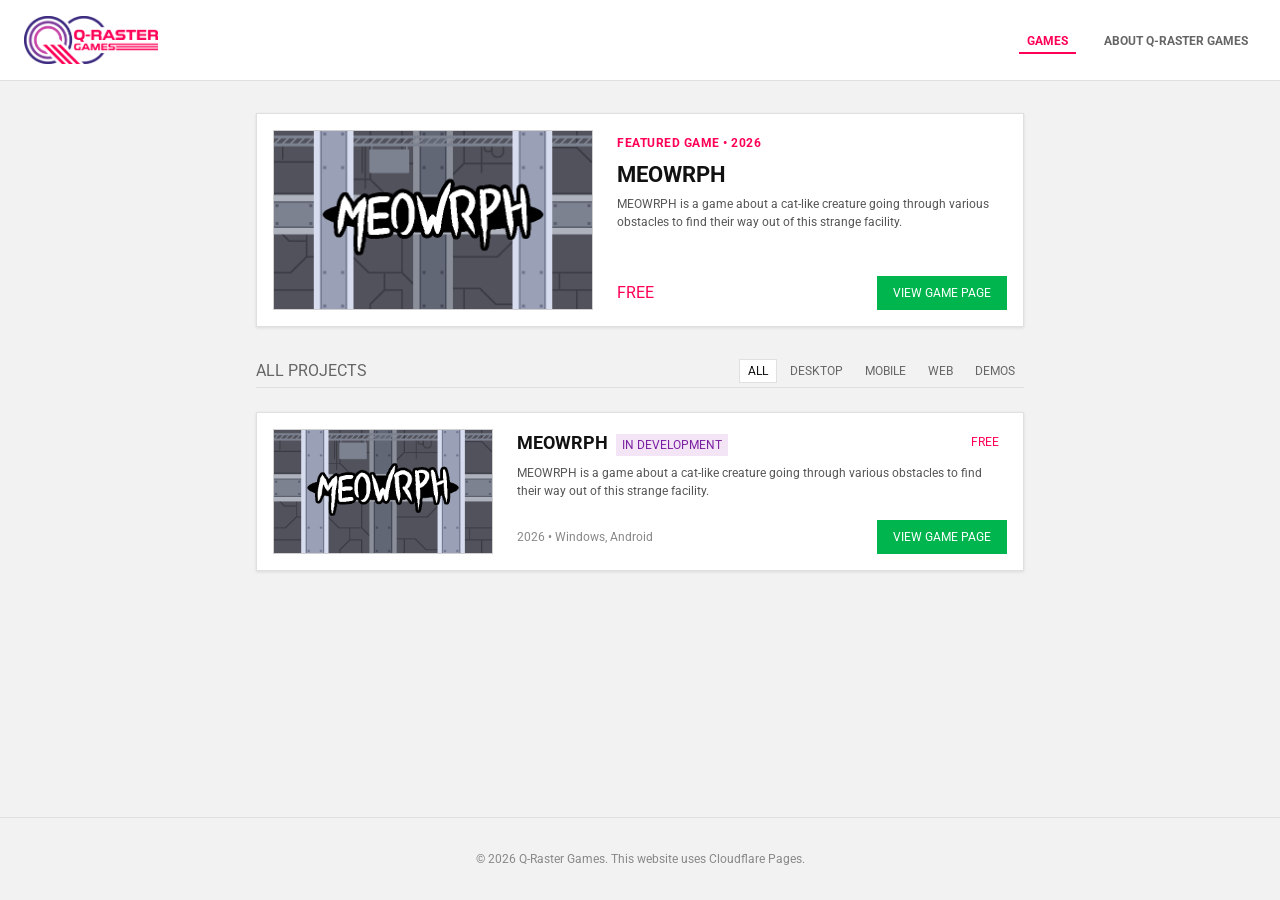
==== index.html @ c2758470 "Add files via upload" ====
<!DOCTYPE html>
<html lang="en">
<head>
    <meta charset="UTF-8">
    <meta name="viewport" content="width=device-width, initial-scale=1.0">
    <link rel="icon" type="image/png" href="assets/icon.png">
    <title>Q-Raster Games | Games</title>
    <link rel="preconnect" href="https://fonts.googleapis.com">
    <link rel="preconnect" href="https://fonts.gstatic.com" crossorigin>
    <link href="https://fonts.googleapis.com/css2?family=Roboto:wght@400;700&display=swap" rel="stylesheet">
    <link rel="stylesheet" href="style.css">
</head>
<body>

    <header>
        <div class="brand">
            <a href="index.html">
                <img src="assets/logo.png" class="brand-logo" alt="Q-Raster Games">
            </a>
        </div>
        <nav>
            <a href="index.html" class="active">GAMES</a>
            <a href="about.html">ABOUT Q-RASTER GAMES</a>
        </nav>
    </header>

    <div class="container">
        <div id="featured-container"></div>

        <div class="filter-header">
            <div class="page-title-clean">All Projects</div>
            <div class="filter-tabs" id="filter-tabs">
                <a href="#" class="tab active" data-category="ALL">ALL</a>
                <a href="#" class="tab" data-category="DESKTOP">DESKTOP</a>
                <a href="#" class="tab" data-category="MOBILE">MOBILE</a>
                <a href="#" class="tab" data-category="WEB">WEB</a>
                <a href="#" class="tab" data-category="DEMOS">DEMOS</a>
            </div>
        </div>

        <div class="game-list" id="games-container"></div>
    </div>

    <footer>
        &copy; 2026 Q-Raster Games. This website uses Cloudflare Pages.
    </footer>

    <script src="games.js"></script>

    <script>
        const featuredContainer = document.getElementById('featured-container');
        const gamesContainer = document.getElementById('games-container');
        const filterTabs = document.getElementById('filter-tabs');

        const featuredGame = gameData.find(g => g.isFeatured) || gameData[0];
        
        function renderThumb(src, defaultText) {
            return src 
                ? `<img src="${src}" alt="Cover" style="width:100%; height:100%; object-fit:cover;">`
                : defaultText;
        }

        featuredContainer.innerHTML = `
            <div class="featured-hero">
                <div class="featured-thumb">
                    ${renderThumb(featuredGame.heroBanner || featuredGame.thumb, '[ FEATURED SHOWCASE COVER 400x220 ]')}
                </div>
                <div class="featured-details">
                    <div>
                        <span class="spotlight-label">FEATURED GAME &bull; ${featuredGame.year}</span>
                        <h2 class="featured-title">${featuredGame.title}</h2>
                        <p class="featured-desc">${featuredGame.descHero || featuredGame.descList}</p>
                    </div>
                    <div class="featured-action">
                        <span class="featured-price ${featuredGame.priceClass}">${featuredGame.price}</span>
                        <a href="gamepage.html?id=${featuredGame.id}" class="btn-play">${featuredGame.btnTextHero || featuredGame.btnTextList}</a>
                    </div>
                </div>
            </div>
        `;

        function renderGames(categoryFilter = 'ALL') {
            const filteredGames = categoryFilter === 'ALL' 
                ? gameData 
                : gameData.filter(game => game.categories && game.categories.includes(categoryFilter));

            if (filteredGames.length === 0) {
                gamesContainer.innerHTML = `
                    <div style="padding: 32px; text-align: center; color: var(--text-subtle); background-color: var(--bg-card); border: 1px solid var(--border-color);">
                        Nothing Found.
                    </div>
                `;
                return;
            }

            gamesContainer.innerHTML = filteredGames.map(game => `
                <div class="game-row">
                    <div class="game-thumb">
                        ${renderThumb(game.thumb, '[ 220 x 125 COVER ]')}
                    </div>
                    <div class="game-details">
                        <div>
                            <div class="game-header">
                                <div>
                                    <span class="game-title">${game.title}</span>
                                    <span class="status-tag ${game.tagClass}">${game.tagText}</span>
                                </div>
                                <span class="price-badge ${game.priceClass}">${game.price}</span>
                            </div>
                            <div class="game-description">${game.descList}</div>
                        </div>
                        <div class="game-footer">
                            <span class="platform-list">${game.year} &bull; ${game.platforms}</span>
                            <a href="gamepage.html?id=${game.id}" class="btn-play">${game.btnTextList}</a>
                        </div>
                    </div>
                </div>
            `).join('');
        }

        filterTabs.addEventListener('click', (e) => {
            if (e.target.classList.contains('tab')) {
                e.preventDefault();
                
                document.querySelectorAll('.filter-tabs .tab').forEach(tab => tab.classList.remove('active'));
                e.target.classList.add('active');

                const category = e.target.getAttribute('data-category');
                renderGames(category);
            }
        });

        renderGames('ALL');
    </script>
</body>
</html>
---- style.css ----
:root {
    /* Global Font Family */
    --font-primary: 'Roboto', Arial, sans-serif;

    /* Global Offsets */
    --offset-xs: 4px;
    --offset-sm: 8px;
    --offset-md: 16px;
    --offset-lg: 24px;
    --offset-xl: 32px;

    /* Light Palette */
    --bg-body: #f2f2f2;
    --bg-card: #ffffff;
    --bg-thumb: #eaeaea;
    --border-color: #e0e0e0;
    --border-thumb: #d0d0d0;
    --text-primary: #111111;
    --text-body: #333333;
    --text-muted: #666666;
    --text-subtle: #888888;
    --accent-pink: #ff0056;
    --btn-green: #00B54E;
    --btn-green-hover: #009040;
}

/* Light Theme */
* {
    box-sizing: border-box;
    margin: 0;
    padding: 0;
    font-family: var(--font-primary);
    border-radius: 0 !important;
}

/* Sticky Footer */
html {
    height: 100%;
}

body {
    background-color: var(--bg-body);
    color: var(--text-body);
    line-height: 1.5;
    min-height: 100%;
    display: flex;
    flex-direction: column;
}

a {
    color: var(--text-primary);
    text-decoration: none;
}

/* Header */
header {
    background-color: var(--bg-card);
    border-bottom: 1px solid var(--border-color);
    padding: var(--offset-md) var(--offset-lg);
    display: flex;
    justify-content: space-between;
    align-items: center;
}

.brand {
    display: flex;
    align-items: center;
}

.brand-logo {
    height: 48px;
    width: auto;
    display: block;
}

nav a {
    margin-left: var(--offset-md);
    color: var(--text-muted);
    font-size: 12px;
    font-weight: 700;
    padding: var(--offset-xs) var(--offset-sm);
    border-bottom: 2px solid transparent;
}

nav a:hover, nav a.active {
    color: var(--accent-pink);
    border-bottom: 2px solid var(--accent-pink);
}

/* Container */
.container {
    max-width: 800px;
    margin: var(--offset-xl) auto;
    padding: 0 var(--offset-md);
    width: 100%;
    flex: 1;
}

/* Featured Showcase */
.featured-hero {
    background-color: var(--bg-card);
    border: 1px solid var(--border-color);
    padding: var(--offset-md);
    display: flex;
    gap: var(--offset-lg);
    margin-bottom: var(--offset-xl);
    box-shadow: 0 1px 3px rgba(0, 0, 0, 0.1);
}

.featured-thumb {
    width: 320px;
    height: 180px;
    background-color: var(--bg-thumb);
    border: 1px solid var(--border-thumb);
    flex-shrink: 0;
    display: flex;
    align-items: center;
    justify-content: center;
    color: var(--text-subtle);
    font-size: 12px;
    text-align: center;
}

.featured-details {
    display: flex;
    flex-direction: column;
    justify-content: space-between;
    flex-grow: 1;
}

.spotlight-label {
    font-size: 12px;
    font-weight: 700;
    color: var(--accent-pink);
    letter-spacing: 0.5px;
}

.featured-title {
    font-size: 22px;
    font-weight: 700;
    color: var(--text-primary);
    margin: var(--offset-xs) 0;
}

.featured-desc {
    font-size: 12px;
    color: #555555;
}

.featured-action {
    display: flex;
    align-items: center;
    justify-content: space-between;
    margin-top: var(--offset-md);
}

.featured-price {
    font-size: 16px;
    color: var(--accent-pink);
}

/* Filter Header Section */
.filter-header {
    display: flex;
    justify-content: space-between;
    align-items: center;
    border-bottom: 1px solid var(--border-color);
    padding-bottom: var(--offset-xs);
    margin-bottom: var(--offset-lg);
}

.page-title-clean {
    font-size: 16px;
    color: var(--text-muted);
    text-transform: uppercase;
}

.filter-tabs {
    display: flex;
    gap: var(--offset-xs);
}

.filter-tabs .tab {
    font-size: 12px;
    color: var(--text-muted);
    padding: 2px 8px;
    border: 1px solid transparent;
}

.filter-tabs .tab:hover, .filter-tabs .tab.active {
    color: var(--text-primary);
    border-color: var(--border-color);
    background-color: var(--bg-card);
}

/* Vertical Game List */
.game-list {
    display: flex;
    flex-direction: column;
    gap: var(--offset-md);
}

.game-row {
    background-color: var(--bg-card);
    border: 1px solid var(--border-color);
    padding: var(--offset-md);
    display: flex;
    gap: var(--offset-lg);
    box-shadow: 0 1px 3px rgba(0, 0, 0, 0.1);
}

/* Thumbnail */
.game-thumb {
    width: 220px;
    height: 125px;
    background-color: var(--bg-thumb);
    border: 1px solid var(--border-thumb);
    flex-shrink: 0;
    display: flex;
    align-items: center;
    justify-content: center;
    color: var(--text-subtle);
    font-size: 12px;
}

.game-details {
    display: flex;
    flex-direction: column;
    justify-content: space-between;
    flex-grow: 1;
}

.game-header {
    display: flex;
    justify-content: space-between;
    align-items: flex-start;
    gap: var(--offset-sm);
}

.game-title {
    font-size: 18px;
    font-weight: 700;
    color: var(--text-primary);
}

/* Status Tags */
.status-tag {
    font-size: 12px;
    padding: 2px 6px;
    margin-left: var(--offset-xs);
    display: inline-block;
    vertical-align: middle;
    background-color: #eee;
    color: var(--text-muted);
}

.status-tag.released {
    background-color: #e8f5e9;
    color: #2e7d32;
}

.status-tag.web {
    background-color: #e3f2fd;
    color: #1565c0;
}

.status-tag.demo {
    background-color: #fff3e0;
    color: #ef6c00;
}

.status-tag.in-development {
    background-color: #f3e5f5;
    color: #7b1fa2;
}

.price-badge {
    color: var(--accent-pink);
    font-size: 12px;
    padding: var(--offset-xs) var(--offset-sm);
}

.game-description {
    font-size: 12px;
    color: #555555;
    margin-top: var(--offset-sm);
}

.game-footer {
    display: flex;
    justify-content: space-between;
    align-items: center;
    margin-top: var(--offset-md);
}

/* Platform Metadata */
.platform-list {
    font-size: 12px;
    color: var(--text-subtle);
}

.btn-play {
    background-color: var(--btn-green);
    color: #ffffff;
    padding: var(--offset-sm) var(--offset-md);
    font-size: 12px;
    text-transform: uppercase;
    display: inline-block;
}

.btn-play:hover {
    background-color: var(--btn-green-hover);
}

.btn-play.disabled {
    background-color: #cccccc;
    color: #666666;
    cursor: not-allowed;
    pointer-events: none;
}

/* Responsive Scaling */
@media (max-width: 600px) {
    .featured-hero {
        flex-direction: column;
    }
    .featured-thumb {
        width: 100%;
        height: 160px;
    }
    .game-row {
        flex-direction: column;
        gap: var(--offset-md);
    }
    .game-thumb {
        width: 100%;
        height: 160px;
    }
    .submit-callout {
        flex-direction: column;
        gap: var(--offset-md);
        text-align: center;
    }
}

footer {
    text-align: center;
    padding: var(--offset-xl) 0;
    color: var(--text-subtle);
    font-size: 12px;
    border-top: 1px solid var(--border-color);
    margin-top: var(--offset-xl);
}
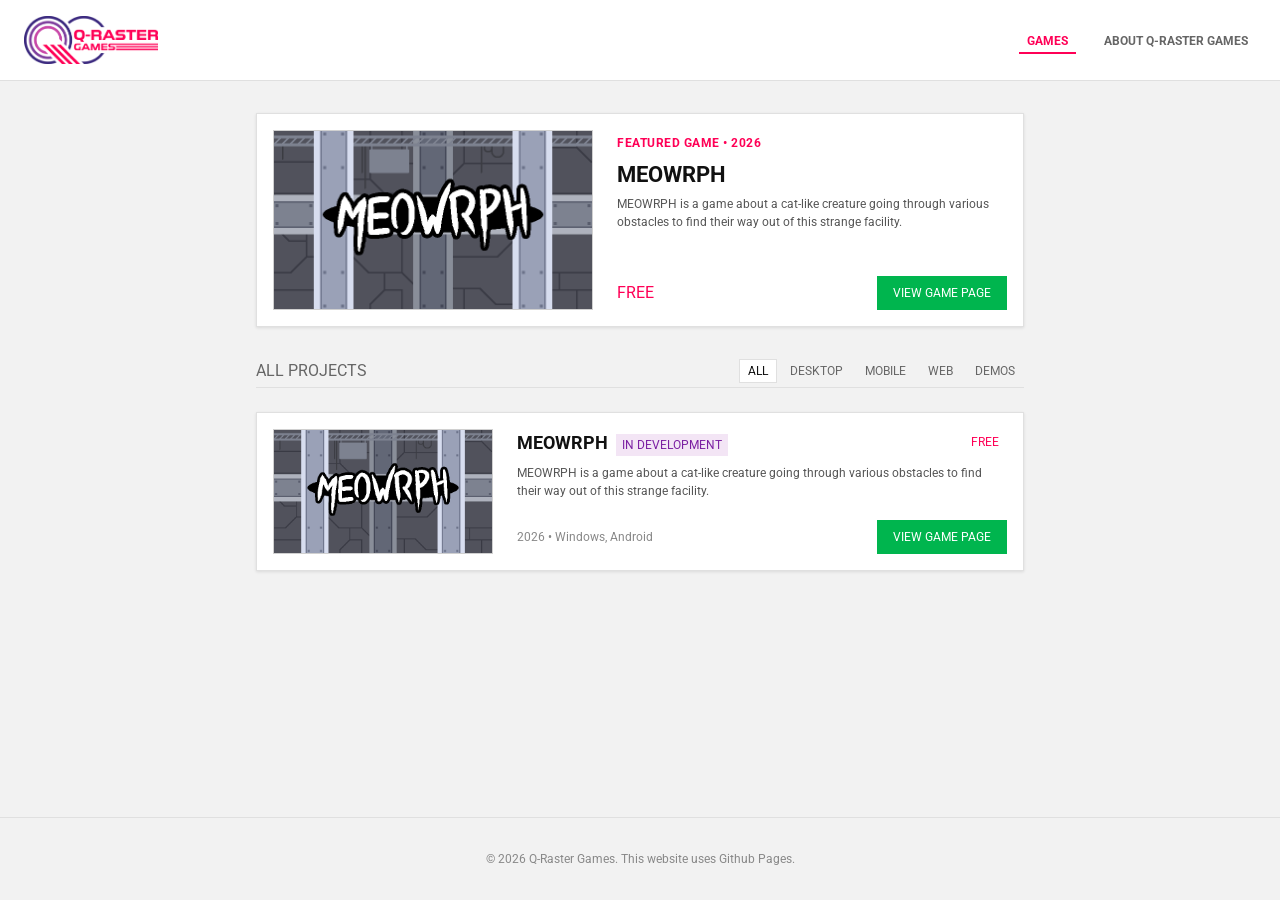
==== commit 88396bfa: "Add files via upload" ====
--- a/index.html
+++ b/index.html
@@ -42,7 +42,7 @@
     </div>
 
     <footer>
-        &copy; 2026 Q-Raster Games. This website uses Cloudflare Pages.
+        &copy; 2026 Q-Raster Games. This website uses Github Pages.
     </footer>
 
     <script src="games.js"></script>
